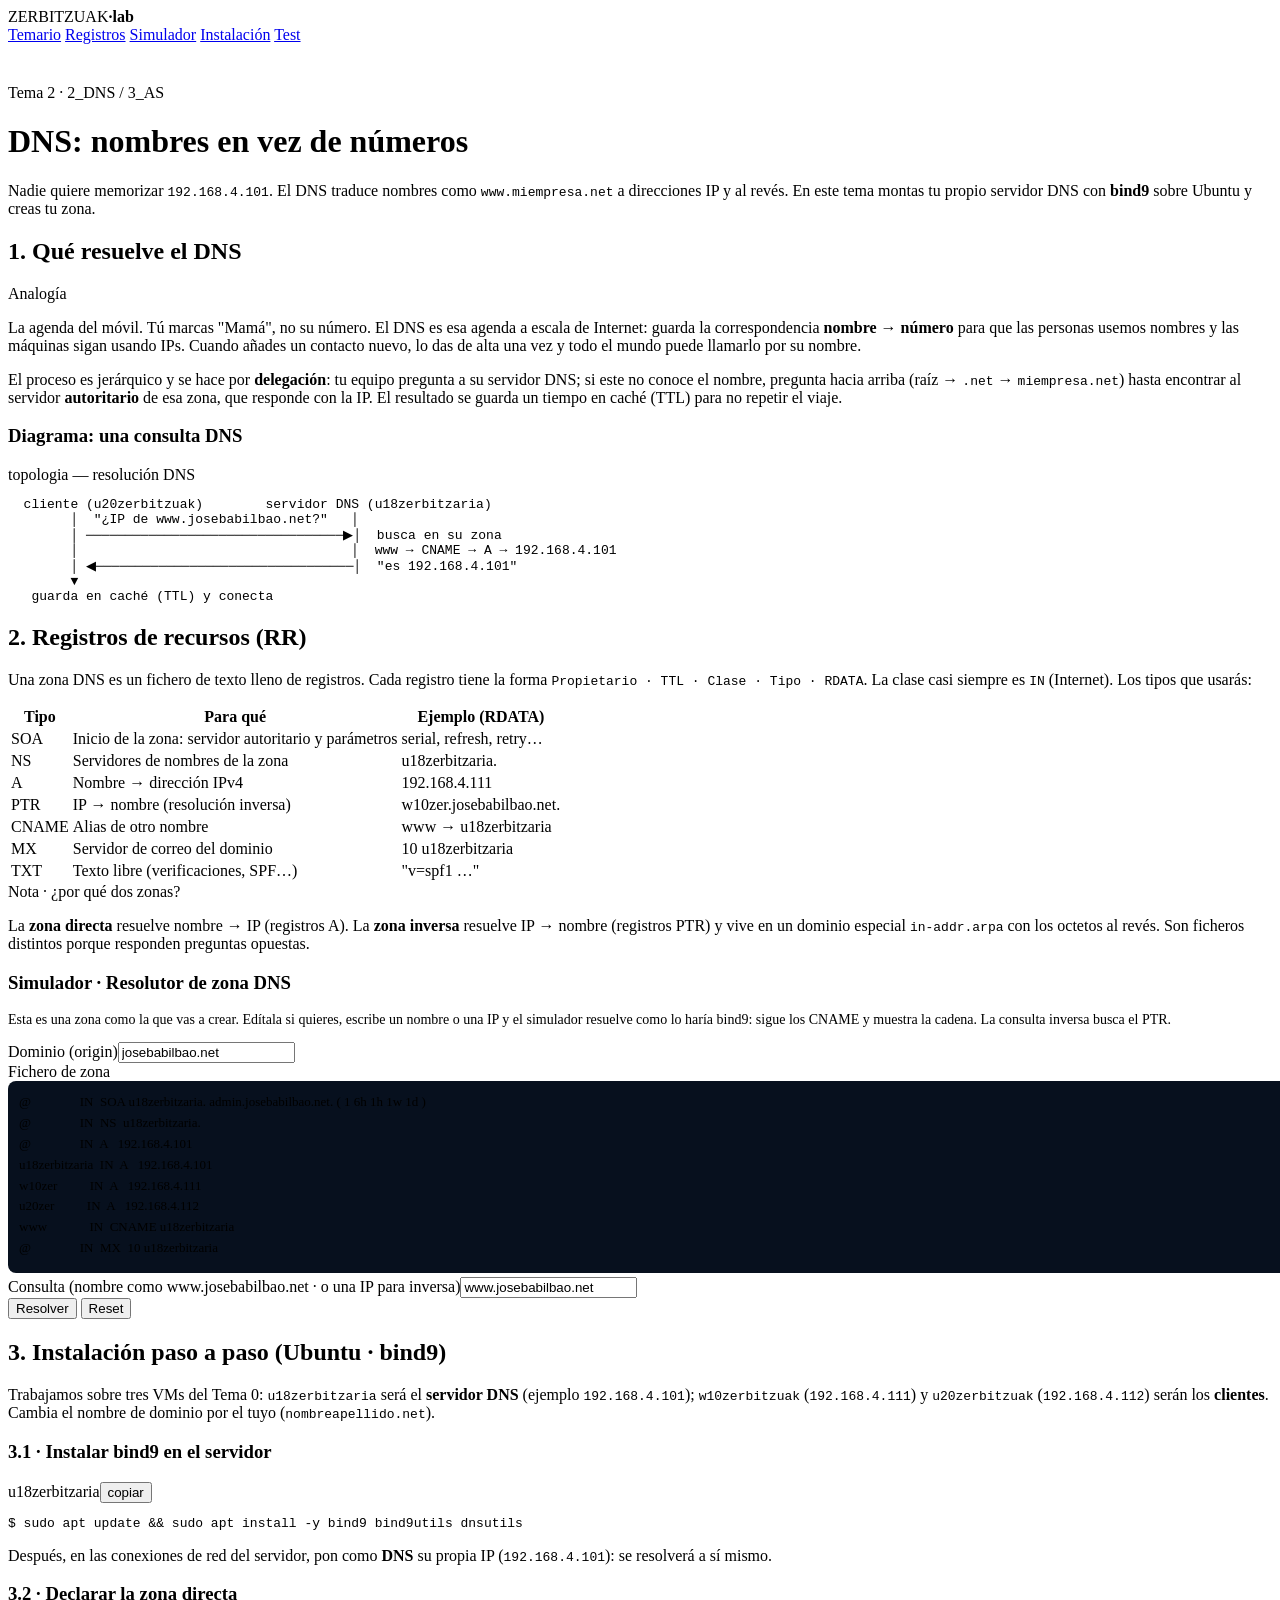
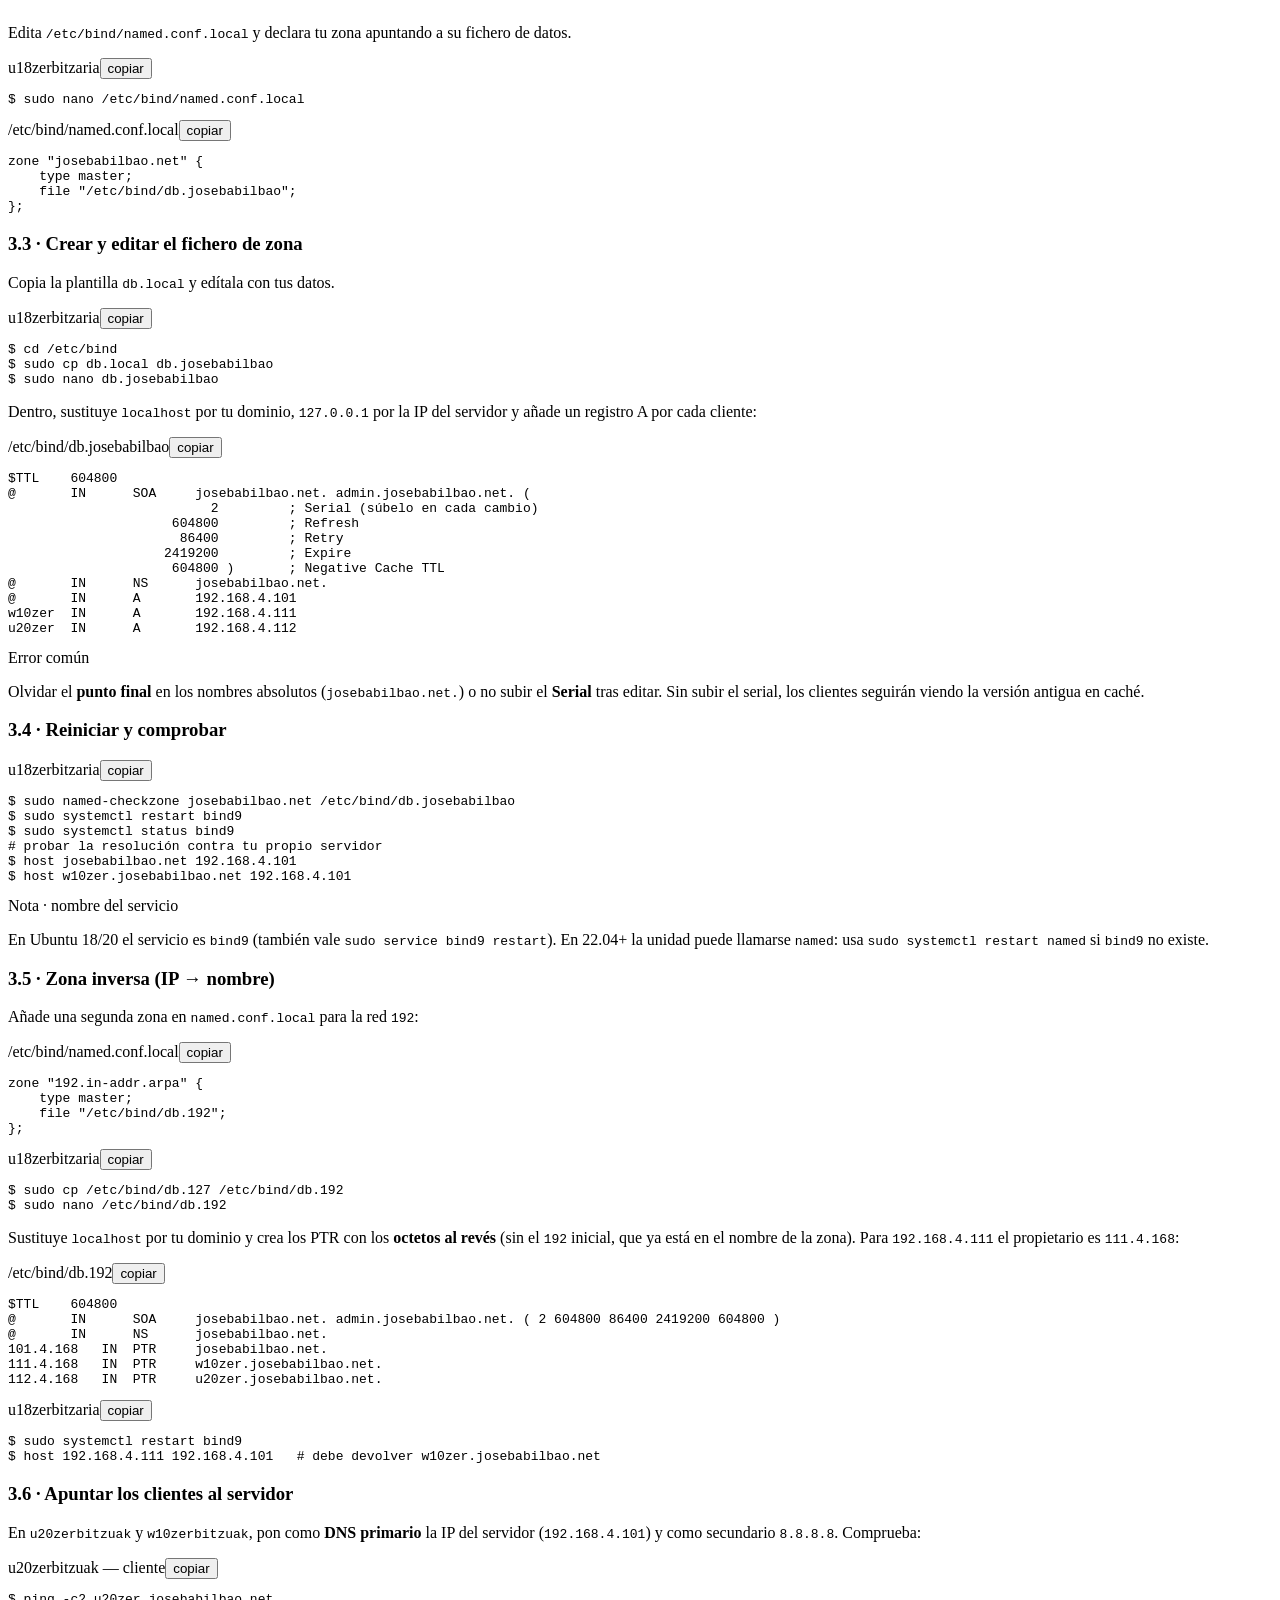
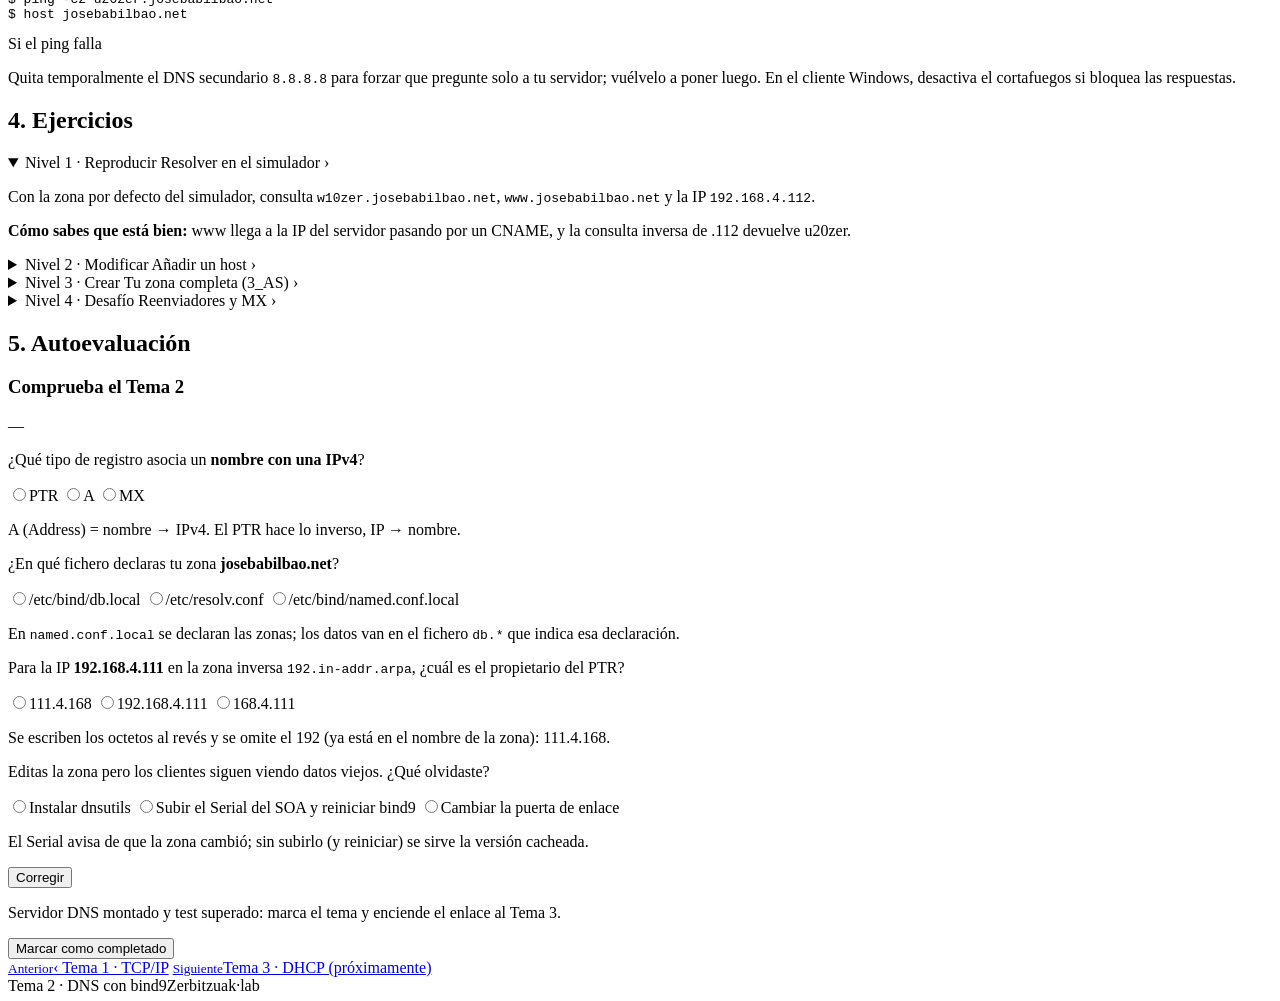
==== tema-2-dns.html @ 198a39cf "Add files via upload" ====
<!DOCTYPE html>
<html lang="es">
<head>
<meta charset="UTF-8">
<meta name="viewport" content="width=device-width, initial-scale=1.0">
<title>Tema 2 · DNS con bind9 — Zerbitzuak</title>
<link rel="preconnect" href="https://fonts.googleapis.com">
<link rel="preconnect" href="https://fonts.gstatic.com" crossorigin>
<link href="https://fonts.googleapis.com/css2?family=Space+Grotesk:wght@400;500;600;700&family=Inter:wght@400;500;600&family=JetBrains+Mono:wght@400;500&display=swap" rel="stylesheet">
<link rel="stylesheet" href="assets/styles.css">
</head>
<body>

<header class="topbar">
  <a class="brand" href="index.html" style="color:inherit;text-decoration:none"><span class="dot"></span> ZERBITZUAK<b>·lab</b></a>
  <nav>
    <a href="index.html">Temario</a>
    <a href="#registros">Registros</a>
    <a href="#sim">Simulador</a>
    <a href="#instalacion">Instalación</a>
    <a href="#test">Test</a>
  </nav>
</header>

<main class="wrap col">

  <p class="eyebrow" style="margin-top:40px">Tema 2 · 2_DNS / 3_AS</p>
  <h1>DNS: nombres en vez de números</h1>
  <p class="lead">Nadie quiere memorizar <code class="inline">192.168.4.101</code>. El DNS traduce nombres como <code class="inline">www.miempresa.net</code> a direcciones IP y al revés. En este tema montas tu propio servidor DNS con <b>bind9</b> sobre Ubuntu y creas tu zona.</p>

  <!-- ============ TEORÍA ============ -->
  <h2>1. Qué resuelve el DNS</h2>
  <div class="callout analogy">
    <span class="tag">Analogía</span>
    <p>La agenda del móvil. Tú marcas "Mamá", no su número. El DNS es esa agenda a escala de Internet: guarda la correspondencia <b>nombre → número</b> para que las personas usemos nombres y las máquinas sigan usando IPs. Cuando añades un contacto nuevo, lo das de alta una vez y todo el mundo puede llamarlo por su nombre.</p>
  </div>
  <p>El proceso es jerárquico y se hace por <b>delegación</b>: tu equipo pregunta a su servidor DNS; si este no conoce el nombre, pregunta hacia arriba (raíz → <code class="inline">.net</code> → <code class="inline">miempresa.net</code>) hasta encontrar al servidor <b>autoritario</b> de esa zona, que responde con la IP. El resultado se guarda un tiempo en caché (TTL) para no repetir el viaje.</p>

  <h3>Diagrama: una consulta DNS</h3>
  <div class="term"><div class="bar"><span class="lights"><i></i><i></i><i></i></span><span class="host">topologia — resolución DNS</span></div>
<pre><code>  cliente (u20zerbitzuak)        servidor DNS (u18zerbitzaria)
        │  "¿IP de www.josebabilbao.net?"   │
        │ ─────────────────────────────────▶│  busca en su zona
        │                                   │  www → CNAME → A → 192.168.4.101
        │ ◀─────────────────────────────────│  "es 192.168.4.101"
        ▼
   guarda en caché (TTL) y conecta</code></pre></div>

  <!-- ============ TEORÍA: registros ============ -->
  <h2 id="registros">2. Registros de recursos (RR)</h2>
  <p>Una zona DNS es un fichero de texto lleno de registros. Cada registro tiene la forma <code class="inline">Propietario · TTL · Clase · Tipo · RDATA</code>. La clase casi siempre es <code class="inline">IN</code> (Internet). Los tipos que usarás:</p>
  <table class="data">
    <tr><th>Tipo</th><th>Para qué</th><th>Ejemplo (RDATA)</th></tr>
    <tr><td class="mono">SOA</td><td>Inicio de la zona: servidor autoritario y parámetros</td><td class="mono">serial, refresh, retry…</td></tr>
    <tr><td class="mono">NS</td><td>Servidores de nombres de la zona</td><td class="mono">u18zerbitzaria.</td></tr>
    <tr><td class="mono">A</td><td>Nombre → dirección IPv4</td><td class="mono">192.168.4.111</td></tr>
    <tr><td class="mono">PTR</td><td>IP → nombre (resolución inversa)</td><td class="mono">w10zer.josebabilbao.net.</td></tr>
    <tr><td class="mono">CNAME</td><td>Alias de otro nombre</td><td class="mono">www → u18zerbitzaria</td></tr>
    <tr><td class="mono">MX</td><td>Servidor de correo del dominio</td><td class="mono">10 u18zerbitzaria</td></tr>
    <tr><td class="mono">TXT</td><td>Texto libre (verificaciones, SPF…)</td><td class="mono">"v=spf1 …"</td></tr>
  </table>
  <div class="callout">
    <span class="tag">Nota · ¿por qué dos zonas?</span>
    <p>La <b>zona directa</b> resuelve nombre → IP (registros A). La <b>zona inversa</b> resuelve IP → nombre (registros PTR) y vive en un dominio especial <code class="inline">in-addr.arpa</code> con los octetos al revés. Son ficheros distintos porque responden preguntas opuestas.</p>
  </div>

  <!-- ============ SIMULADOR ============ -->
  <div class="sim" id="sim">
    <div class="sim-head"><span class="dot"></span><h3>Simulador · Resolutor de zona DNS</h3></div>
    <div class="sim-body">
      <p style="margin-top:0;color:var(--ink-dim);font-size:14px">Esta es una zona como la que vas a crear. Edítala si quieres, escribe un nombre o una IP y el simulador resuelve como lo haría bind9: sigue los CNAME y muestra la cadena. La consulta inversa busca el PTR.</p>
      <div class="field"><label>Dominio (origin)</label><input id="dns-origin" value="josebabilbao.net"></div>
      <div class="field"><label>Fichero de zona</label>
        <textarea id="dns-zone" spellcheck="false" style="width:100%;min-height:170px;font-family:var(--mono);font-size:13px;color:var(--ink);background:#07101e;border:1px solid var(--line);border-radius:8px;padding:11px;line-height:1.6">@               IN  SOA u18zerbitzaria. admin.josebabilbao.net. ( 1 6h 1h 1w 1d )
@               IN  NS  u18zerbitzaria.
@               IN  A   192.168.4.101
u18zerbitzaria  IN  A   192.168.4.101
w10zer          IN  A   192.168.4.111
u20zer          IN  A   192.168.4.112
www             IN  CNAME u18zerbitzaria
@               IN  MX  10 u18zerbitzaria</textarea></div>
      <div class="field"><label>Consulta (nombre como www.josebabilbao.net  ·  o una IP para inversa)</label><input id="dns-q" value="www.josebabilbao.net"></div>
      <div class="btn-row">
        <button class="btn" id="dns-go">Resolver</button>
        <button class="btn ghost" id="dns-reset">Reset</button>
      </div>
      <div class="out" id="dns-out" style="display:none"></div>
    </div>
  </div>

  <!-- ============ INSTALACIÓN ============ -->
  <h2 id="instalacion">3. Instalación paso a paso (Ubuntu · bind9)</h2>
  <p>Trabajamos sobre tres VMs del Tema 0: <code class="inline">u18zerbitzaria</code> será el <b>servidor DNS</b> (ejemplo <code class="inline">192.168.4.101</code>); <code class="inline">w10zerbitzuak</code> (<code class="inline">192.168.4.111</code>) y <code class="inline">u20zerbitzuak</code> (<code class="inline">192.168.4.112</code>) serán los <b>clientes</b>. Cambia el nombre de dominio por el tuyo (<code class="inline">nombreapellido.net</code>).</p>

  <h3>3.1 · Instalar bind9 en el servidor</h3>
  <div class="term"><div class="bar"><span class="lights"><i></i><i></i><i></i></span><span class="host">u18zerbitzaria</span><button class="copy">copiar</button></div>
<pre><code><span class="prompt">$ </span><span class="cmd">sudo apt update && sudo apt install -y bind9 bind9utils dnsutils</span></code></pre></div>
  <p>Después, en las conexiones de red del servidor, pon como <b>DNS</b> su propia IP (<code class="inline">192.168.4.101</code>): se resolverá a sí mismo.</p>

  <h3>3.2 · Declarar la zona directa</h3>
  <p>Edita <code class="inline">/etc/bind/named.conf.local</code> y declara tu zona apuntando a su fichero de datos.</p>
  <div class="term"><div class="bar"><span class="lights"><i></i><i></i><i></i></span><span class="host">u18zerbitzaria</span><button class="copy">copiar</button></div>
<pre><code><span class="prompt">$ </span><span class="cmd">sudo nano /etc/bind/named.conf.local</span></code></pre></div>
  <div class="term"><div class="bar"><span class="lights"><i></i><i></i><i></i></span><span class="host">/etc/bind/named.conf.local</span><button class="copy">copiar</button></div>
<pre><code><span class="cmd">zone "josebabilbao.net" {
    type master;
    file "/etc/bind/db.josebabilbao";
};</span></code></pre></div>

  <h3>3.3 · Crear y editar el fichero de zona</h3>
  <p>Copia la plantilla <code class="inline">db.local</code> y edítala con tus datos.</p>
  <div class="term"><div class="bar"><span class="lights"><i></i><i></i><i></i></span><span class="host">u18zerbitzaria</span><button class="copy">copiar</button></div>
<pre><code><span class="prompt">$ </span><span class="cmd">cd /etc/bind</span>
<span class="prompt">$ </span><span class="cmd">sudo cp db.local db.josebabilbao</span>
<span class="prompt">$ </span><span class="cmd">sudo nano db.josebabilbao</span></code></pre></div>
  <p>Dentro, sustituye <code class="inline">localhost</code> por tu dominio, <code class="inline">127.0.0.1</code> por la IP del servidor y añade un registro A por cada cliente:</p>
  <div class="term"><div class="bar"><span class="lights"><i></i><i></i><i></i></span><span class="host">/etc/bind/db.josebabilbao</span><button class="copy">copiar</button></div>
<pre><code><span class="cmd">$TTL    604800
@       IN      SOA     josebabilbao.net. admin.josebabilbao.net. (
                          2         ; Serial (súbelo en cada cambio)
                     604800         ; Refresh
                      86400         ; Retry
                    2419200         ; Expire
                     604800 )       ; Negative Cache TTL
@       IN      NS      josebabilbao.net.
@       IN      A       192.168.4.101
w10zer  IN      A       192.168.4.111
u20zer  IN      A       192.168.4.112</span></code></pre></div>
  <div class="callout warn"><span class="tag">Error común</span><p>Olvidar el <b>punto final</b> en los nombres absolutos (<code class="inline">josebabilbao.net.</code>) o no subir el <b>Serial</b> tras editar. Sin subir el serial, los clientes seguirán viendo la versión antigua en caché.</p></div>

  <h3>3.4 · Reiniciar y comprobar</h3>
  <div class="term"><div class="bar"><span class="lights"><i></i><i></i><i></i></span><span class="host">u18zerbitzaria</span><button class="copy">copiar</button></div>
<pre><code><span class="prompt">$ </span><span class="cmd">sudo named-checkzone josebabilbao.net /etc/bind/db.josebabilbao</span>
<span class="prompt">$ </span><span class="cmd">sudo systemctl restart bind9</span>
<span class="prompt">$ </span><span class="cmd">sudo systemctl status bind9</span>
<span class="cmt"># probar la resolución contra tu propio servidor</span>
<span class="prompt">$ </span><span class="cmd">host josebabilbao.net 192.168.4.101</span>
<span class="prompt">$ </span><span class="cmd">host w10zer.josebabilbao.net 192.168.4.101</span></code></pre></div>
  <div class="callout"><span class="tag">Nota · nombre del servicio</span><p>En Ubuntu 18/20 el servicio es <code class="inline">bind9</code> (también vale <code class="inline">sudo service bind9 restart</code>). En 22.04+ la unidad puede llamarse <code class="inline">named</code>: usa <code class="inline">sudo systemctl restart named</code> si <code class="inline">bind9</code> no existe.</p></div>

  <h3>3.5 · Zona inversa (IP → nombre)</h3>
  <p>Añade una segunda zona en <code class="inline">named.conf.local</code> para la red <code class="inline">192</code>:</p>
  <div class="term"><div class="bar"><span class="lights"><i></i><i></i><i></i></span><span class="host">/etc/bind/named.conf.local</span><button class="copy">copiar</button></div>
<pre><code><span class="cmd">zone "192.in-addr.arpa" {
    type master;
    file "/etc/bind/db.192";
};</span></code></pre></div>
  <div class="term"><div class="bar"><span class="lights"><i></i><i></i><i></i></span><span class="host">u18zerbitzaria</span><button class="copy">copiar</button></div>
<pre><code><span class="prompt">$ </span><span class="cmd">sudo cp /etc/bind/db.127 /etc/bind/db.192</span>
<span class="prompt">$ </span><span class="cmd">sudo nano /etc/bind/db.192</span></code></pre></div>
  <p>Sustituye <code class="inline">localhost</code> por tu dominio y crea los PTR con los <b>octetos al revés</b> (sin el <code class="inline">192</code> inicial, que ya está en el nombre de la zona). Para <code class="inline">192.168.4.111</code> el propietario es <code class="inline">111.4.168</code>:</p>
  <div class="term"><div class="bar"><span class="lights"><i></i><i></i><i></i></span><span class="host">/etc/bind/db.192</span><button class="copy">copiar</button></div>
<pre><code><span class="cmd">$TTL    604800
@       IN      SOA     josebabilbao.net. admin.josebabilbao.net. ( 2 604800 86400 2419200 604800 )
@       IN      NS      josebabilbao.net.
101.4.168   IN  PTR     josebabilbao.net.
111.4.168   IN  PTR     w10zer.josebabilbao.net.
112.4.168   IN  PTR     u20zer.josebabilbao.net.</span></code></pre></div>
  <div class="term"><div class="bar"><span class="lights"><i></i><i></i><i></i></span><span class="host">u18zerbitzaria</span><button class="copy">copiar</button></div>
<pre><code><span class="prompt">$ </span><span class="cmd">sudo systemctl restart bind9</span>
<span class="prompt">$ </span><span class="cmd">host 192.168.4.111 192.168.4.101</span>   <span class="cmt"># debe devolver w10zer.josebabilbao.net</span></code></pre></div>

  <h3>3.6 · Apuntar los clientes al servidor</h3>
  <p>En <code class="inline">u20zerbitzuak</code> y <code class="inline">w10zerbitzuak</code>, pon como <b>DNS primario</b> la IP del servidor (<code class="inline">192.168.4.101</code>) y como secundario <code class="inline">8.8.8.8</code>. Comprueba:</p>
  <div class="term"><div class="bar"><span class="lights"><i></i><i></i><i></i></span><span class="host">u20zerbitzuak — cliente</span><button class="copy">copiar</button></div>
<pre><code><span class="prompt">$ </span><span class="cmd">ping -c2 u20zer.josebabilbao.net</span>
<span class="prompt">$ </span><span class="cmd">host josebabilbao.net</span></code></pre></div>
  <div class="callout warn"><span class="tag">Si el ping falla</span><p>Quita temporalmente el DNS secundario <code class="inline">8.8.8.8</code> para forzar que pregunte solo a tu servidor; vuélvelo a poner luego. En el cliente Windows, desactiva el cortafuegos si bloquea las respuestas.</p></div>

  <!-- ============ EJERCICIOS ============ -->
  <h2 id="ejercicios">4. Ejercicios</h2>
  <div class="levels">
    <details class="level" data-lv="1" open>
      <summary><span class="lv">Nivel 1 · Reproducir</span> Resolver en el simulador <span class="chev">›</span></summary>
      <div class="body">
        <p>Con la zona por defecto del simulador, consulta <code class="inline">w10zer.josebabilbao.net</code>, <code class="inline">www.josebabilbao.net</code> y la IP <code class="inline">192.168.4.112</code>.</p>
        <p class="success"><b>Cómo sabes que está bien:</b> www llega a la IP del servidor pasando por un CNAME, y la consulta inversa de .112 devuelve u20zer.</p>
      </div>
    </details>
    <details class="level" data-lv="2">
      <summary><span class="lv">Nivel 2 · Modificar</span> Añadir un host <span class="chev">›</span></summary>
      <div class="body">
        <p>En el simulador añade <code class="inline">u22 IN A 192.168.4.113</code> y un alias <code class="inline">intranet IN CNAME u22</code>. Resuelve <code class="inline">intranet.josebabilbao.net</code>.</p>
        <p class="success"><b>Cómo sabes que está bien:</b> intranet → u22 → 192.168.4.113. Luego replica ese cambio en tu <code class="inline">db</code> real y reinicia bind9.</p>
      </div>
    </details>
    <details class="level" data-lv="3">
      <summary><span class="lv">Nivel 3 · Crear</span> Tu zona completa (3_AS) <span class="chev">›</span></summary>
      <div class="body">
        <p>Sobre <code class="inline">u18zerbitzaria</code>, monta bind9 con tu dominio <code class="inline">nombreapellido.net</code>, zona directa con los tres equipos y zona inversa funcionando.</p>
        <p class="success"><b>Cómo sabes que está bien:</b> desde un cliente, <code class="inline">host nombreapellido.net</code> y <code class="inline">host w10zer.nombreapellido.net</code> resuelven, y <code class="inline">host 192.168.4.111</code> devuelve el nombre.</p>
      </div>
    </details>
    <details class="level" data-lv="4">
      <summary><span class="lv">Nivel 4 · Desafío</span> Reenviadores y MX <span class="chev">›</span></summary>
      <div class="body">
        <p>Configura un <b>forwarder</b> en <code class="inline">named.conf.options</code> para que tu DNS resuelva también nombres de Internet a través de <code class="inline">8.8.8.8</code>, y añade un registro <code class="inline">MX</code> para tu dominio. Sin solución proporcionada.</p>
      </div>
    </details>
  </div>

  <!-- ============ TEST ============ -->
  <h2 id="test">5. Autoevaluación</h2>
  <div class="quiz" data-tema="2" data-pass="0.7">
    <div class="q-head"><h3>Comprueba el Tema 2</h3><span class="score">—</span></div>

    <div class="q" data-correct="b">
      <p class="stem">¿Qué tipo de registro asocia un <b>nombre con una IPv4</b>?</p>
      <label class="opt"><input type="radio" name="q2a" value="a">PTR</label>
      <label class="opt"><input type="radio" name="q2a" value="b">A</label>
      <label class="opt"><input type="radio" name="q2a" value="c">MX</label>
      <p class="explain">A (Address) = nombre → IPv4. El PTR hace lo inverso, IP → nombre.</p>
    </div>

    <div class="q" data-correct="c">
      <p class="stem">¿En qué fichero declaras tu zona <b>josebabilbao.net</b>?</p>
      <label class="opt"><input type="radio" name="q2b" value="a">/etc/bind/db.local</label>
      <label class="opt"><input type="radio" name="q2b" value="b">/etc/resolv.conf</label>
      <label class="opt"><input type="radio" name="q2b" value="c">/etc/bind/named.conf.local</label>
      <p class="explain">En <code class="inline">named.conf.local</code> se declaran las zonas; los datos van en el fichero <code class="inline">db.*</code> que indica esa declaración.</p>
    </div>

    <div class="q" data-correct="a">
      <p class="stem">Para la IP <b>192.168.4.111</b> en la zona inversa <code class="inline">192.in-addr.arpa</code>, ¿cuál es el propietario del PTR?</p>
      <label class="opt"><input type="radio" name="q2c" value="a">111.4.168</label>
      <label class="opt"><input type="radio" name="q2c" value="b">192.168.4.111</label>
      <label class="opt"><input type="radio" name="q2c" value="c">168.4.111</label>
      <p class="explain">Se escriben los octetos al revés y se omite el 192 (ya está en el nombre de la zona): 111.4.168.</p>
    </div>

    <div class="q" data-correct="b">
      <p class="stem">Editas la zona pero los clientes siguen viendo datos viejos. ¿Qué olvidaste?</p>
      <label class="opt"><input type="radio" name="q2d" value="a">Instalar dnsutils</label>
      <label class="opt"><input type="radio" name="q2d" value="b">Subir el Serial del SOA y reiniciar bind9</label>
      <label class="opt"><input type="radio" name="q2d" value="c">Cambiar la puerta de enlace</label>
      <p class="explain">El Serial avisa de que la zona cambió; sin subirlo (y reiniciar) se sirve la versión cacheada.</p>
    </div>

    <div class="q-foot">
      <button class="btn" data-grade>Corregir</button>
      <div class="result"></div>
    </div>
  </div>

  <div class="complete-bar">
    <p>Servidor DNS montado y test superado: marca el tema y enciende el enlace al Tema 3.</p>
    <button class="btn ghost" data-complete="2">Marcar como completado</button>
  </div>

  <div class="pager">
    <a href="tema-1-tcpip.html"><small>Anterior</small><span>‹ Tema 1 · TCP/IP</span></a>
    <a class="next" href="index.html"><small>Siguiente</small><span>Tema 3 · DHCP (próximamente)</span></a>
  </div>

</main>

<footer class="site"><div class="wrap"><span>Tema 2 · DNS con bind9</span><span>Zerbitzuak·lab</span></div></footer>

<script src="assets/app.js"></script>
<script>
/* ---------- Simulador: resolutor de zona DNS ---------- */
function fqdn(name, origin){
  name = name.trim().replace(/\.$/,"");
  origin = origin.replace(/\.$/,"");
  if(name === "@") return origin + ".";
  if(name === origin || name.endsWith("." + origin)) return name + ".";
  return name + "." + origin + ".";
}
function parseZone(text, origin){
  const A = {}, CNAME = {}, PTR = {}; // PTR: ip -> name (derivado de A)
  origin = origin.replace(/\.$/,"");
  text.split("\n").forEach(line => {
    line = line.split(";")[0].trim();
    if(!line) return;
    const tok = line.split(/\s+/);
    // formato: owner [TTL] IN TYPE rdata...   (toleramos sin TTL)
    const owner = tok[0];
    const inIdx = tok.indexOf("IN");
    if(inIdx === -1) return;
    const type = tok[inIdx+1];
    const rdata = tok.slice(inIdx+2);
    if(type === "A"){
      const name = fqdn(owner, origin), ip = rdata[0];
      A[name] = ip; if(!PTR[ip]) PTR[ip] = name;
    } else if(type === "CNAME"){
      CNAME[fqdn(owner, origin)] = fqdn(rdata[0], origin);
    }
  });
  return { A, CNAME, PTR };
}
const dnsOut = document.getElementById("dns-out");
function resolveDns(){
  const origin = document.getElementById("dns-origin").value.trim();
  const z = parseZone(document.getElementById("dns-zone").value, origin);
  const q = document.getElementById("dns-q").value.trim();
  dnsOut.style.display = "block";
  const row = (k,v,c) => `<div class="row"><span class="k">${k}</span><span class="v ${c||''}">${v}</span></div>`;

  // ¿es una IP? -> inversa (PTR)
  if(/^\d{1,3}(\.\d{1,3}){3}$/.test(q)){
    const name = z.PTR[q];
    dnsOut.innerHTML = row("Consulta inversa (PTR)", q) +
      (name ? row("Nombre", name.replace(/\.$/,""), "")
            : `<div class="row"><span class="k">Resultado</span><span class="v" style="color:var(--danger)">sin PTR para esa IP</span></div>`);
    return;
  }

  // nombre -> seguir CNAME hasta A
  let cur = fqdn(q, origin), chain = [], guard = 0;
  while(z.CNAME[cur] && guard++ < 10){ chain.push(cur + " → " + z.CNAME[cur].replace(/\.$/,"")); cur = z.CNAME[cur]; }
  const ip = z.A[cur];
  let html = row("Consulta", q);
  if(chain.length) html += row("Cadena CNAME", chain.join("  ·  "));
  if(ip) html += row("Registro A", cur.replace(/\.$/,"") + " = " + ip) + row("Resultado", ip, "");
  else html += `<div class="row"><span class="k">Resultado</span><span class="v" style="color:var(--danger)">NXDOMAIN (no existe ese nombre en la zona)</span></div>`;
  dnsOut.innerHTML = html;
}
document.getElementById("dns-go").addEventListener("click", resolveDns);
document.getElementById("dns-reset").addEventListener("click", () => {
  document.getElementById("dns-origin").value = "josebabilbao.net";
  document.getElementById("dns-q").value = "www.josebabilbao.net";
  document.getElementById("dns-zone").value =
`@               IN  SOA u18zerbitzaria. admin.josebabilbao.net. ( 1 6h 1h 1w 1d )
@               IN  NS  u18zerbitzaria.
@               IN  A   192.168.4.101
u18zerbitzaria  IN  A   192.168.4.101
w10zer          IN  A   192.168.4.111
u20zer          IN  A   192.168.4.112
www             IN  CNAME u18zerbitzaria
@               IN  MX  10 u18zerbitzaria`;
  dnsOut.style.display = "none";
});
</script>
</body>
</html>
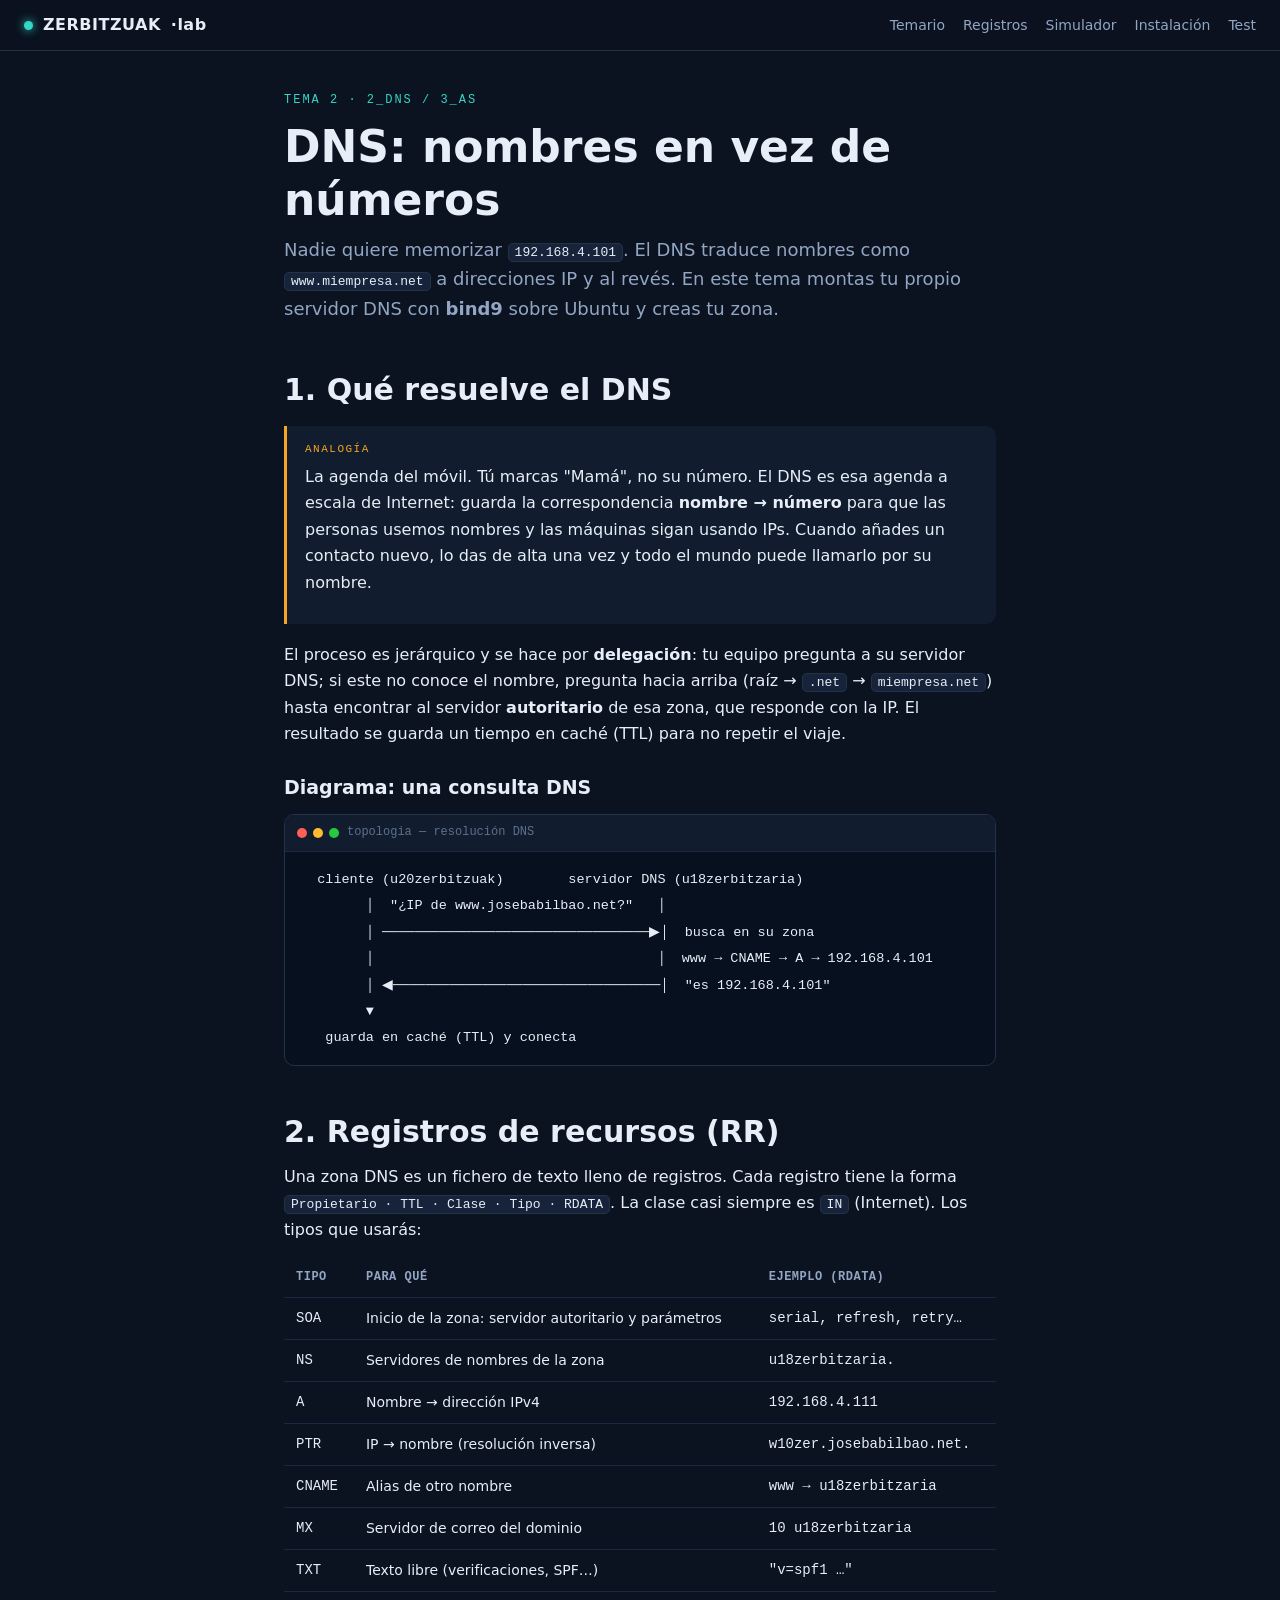
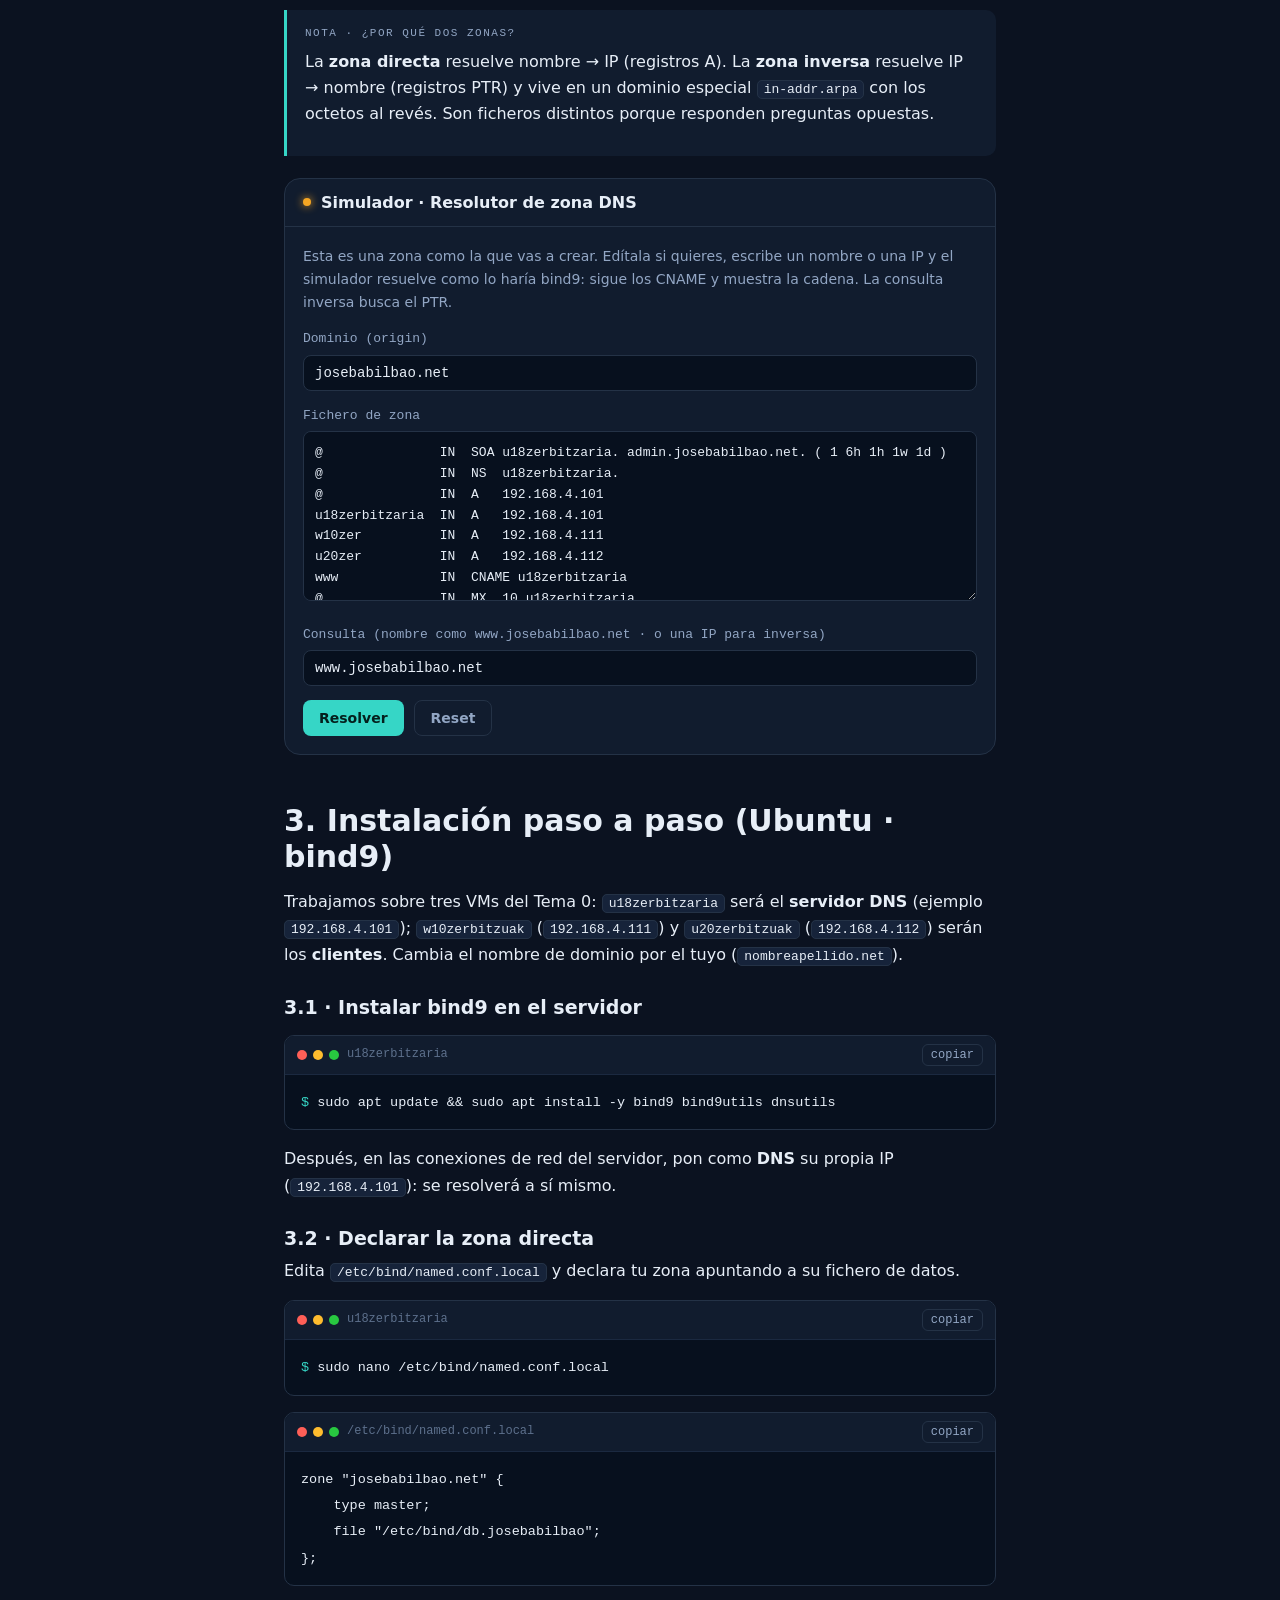
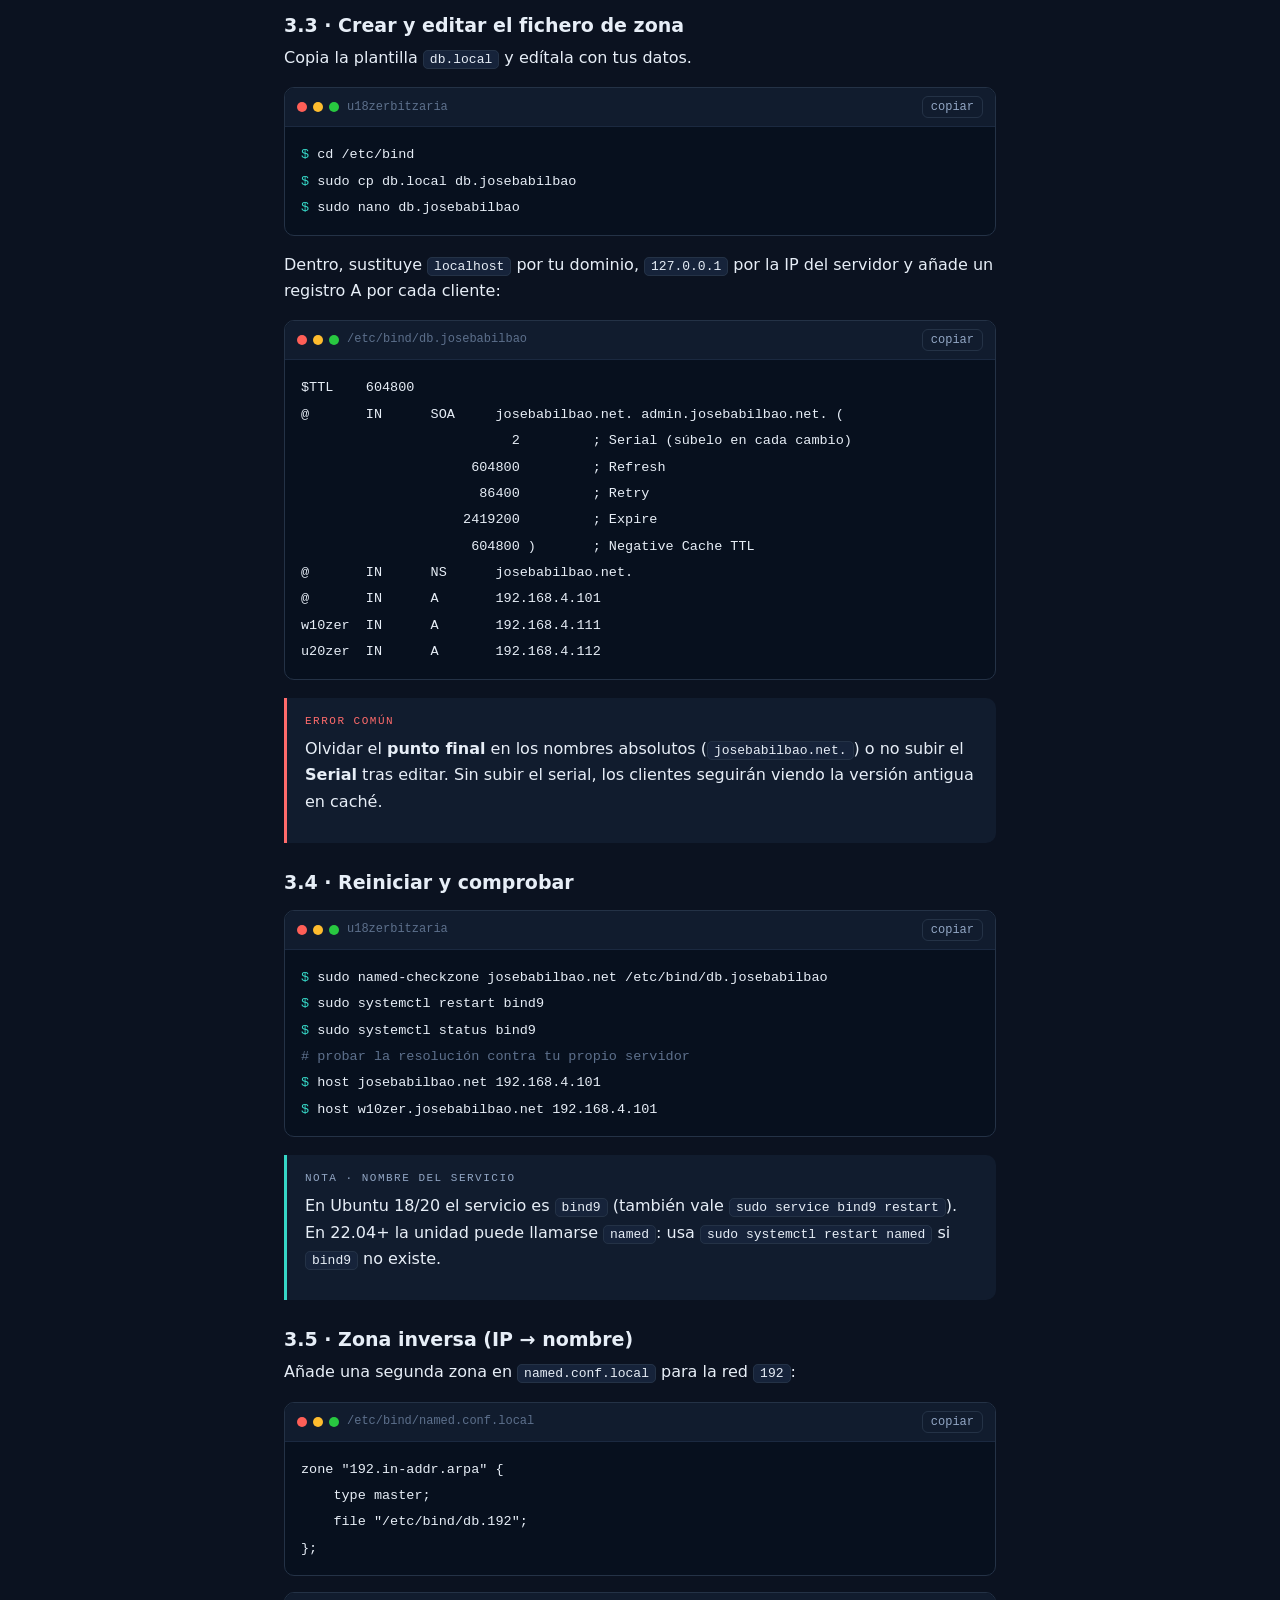
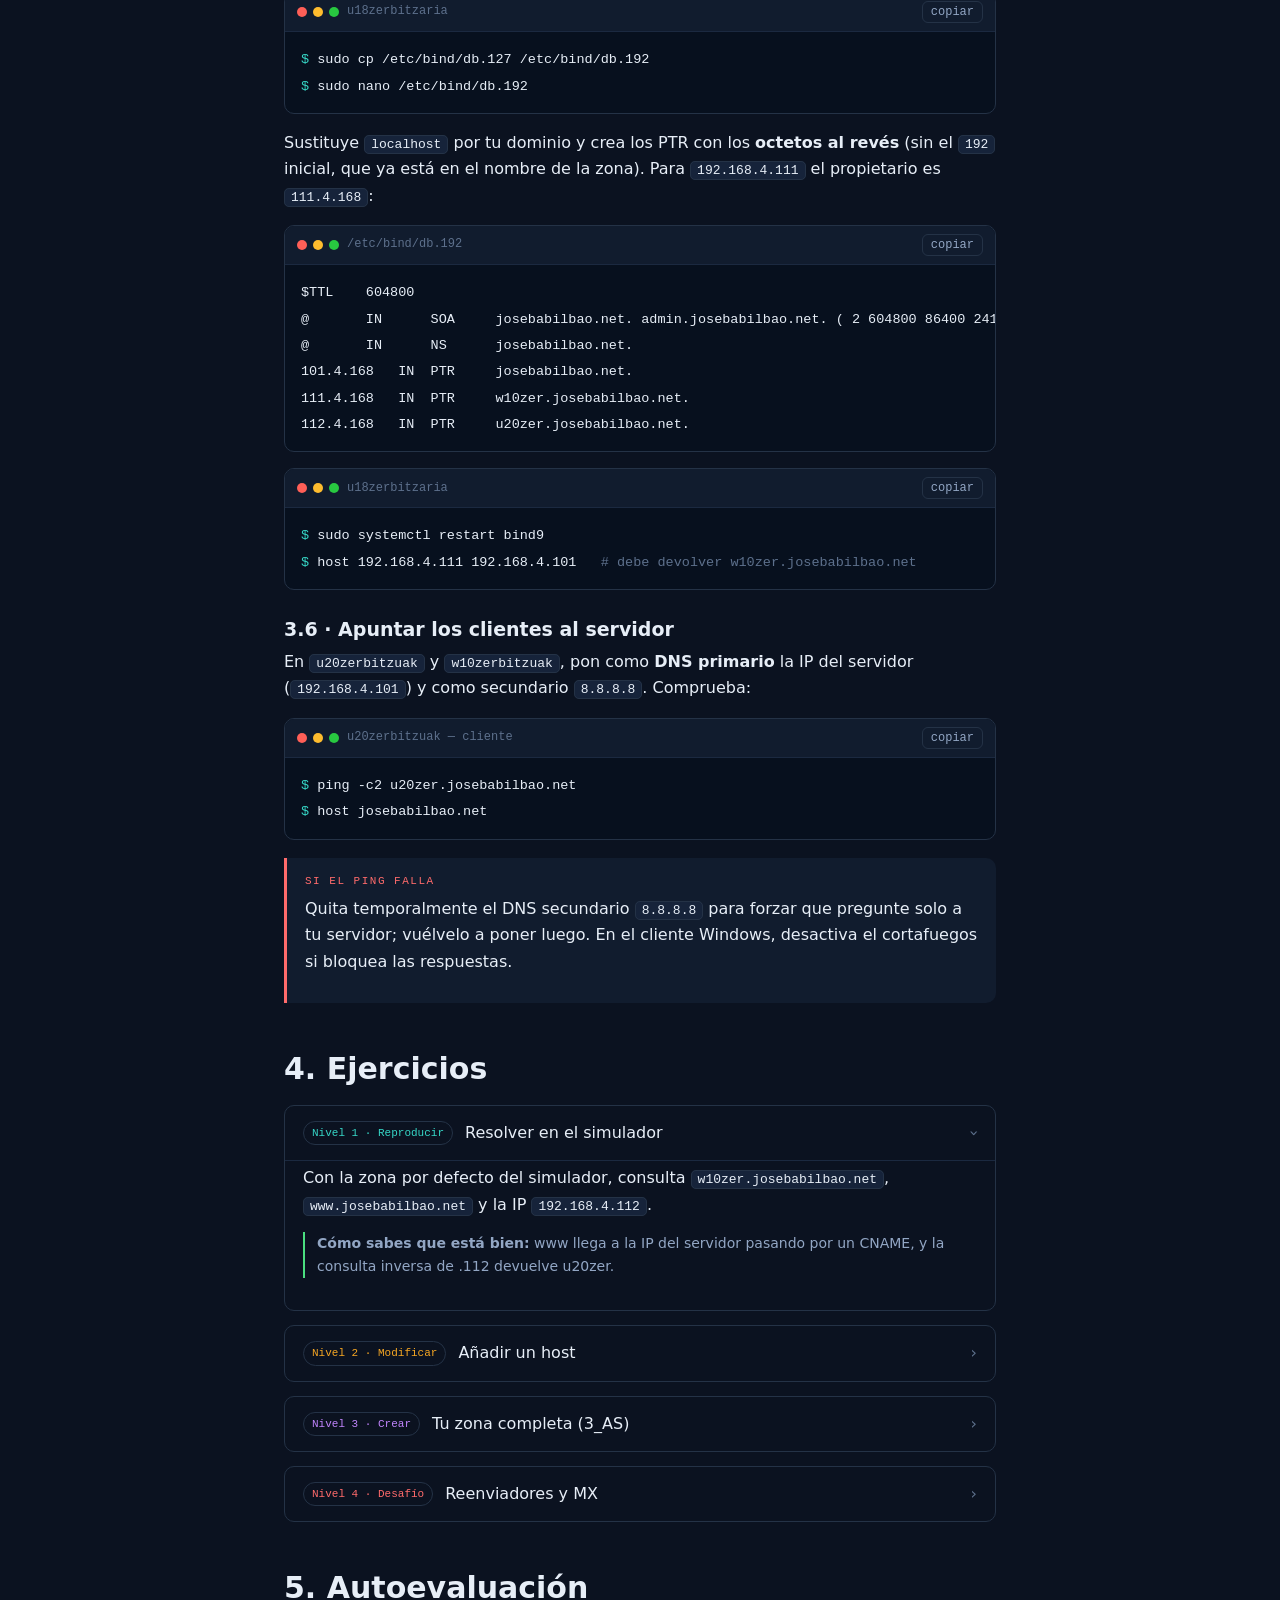
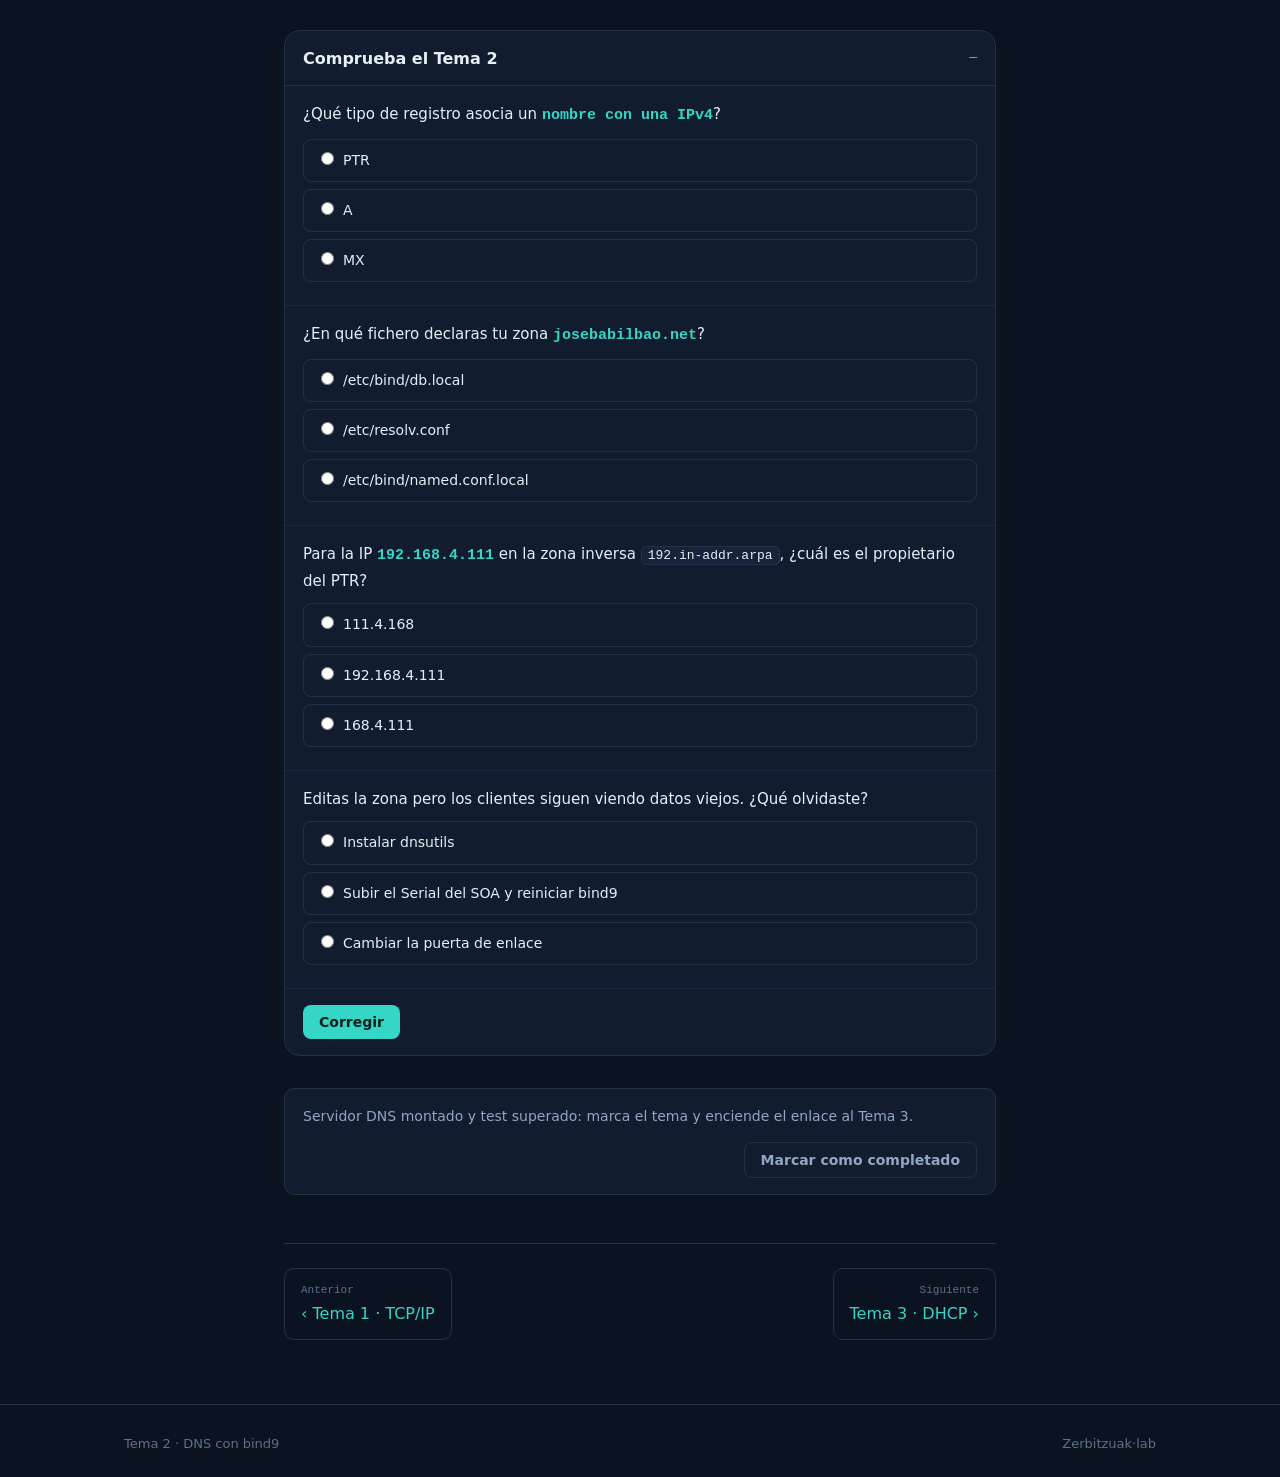
==== commit 25dfbc8d: "Add files via upload" ====
--- a/tema-2-dns.html
+++ b/tema-2-dns.html
@@ -249,7 +249,7 @@
 
   <div class="pager">
     <a href="tema-1-tcpip.html"><small>Anterior</small><span>‹ Tema 1 · TCP/IP</span></a>
-    <a class="next" href="index.html"><small>Siguiente</small><span>Tema 3 · DHCP (próximamente)</span></a>
+    <a class="next" href="tema-3-dhcp.html"><small>Siguiente</small><span>Tema 3 · DHCP ›</span></a>
   </div>
 
 </main>
--- a/assets/styles.css
+++ b/assets/styles.css
@@ -0,0 +1,284 @@
+/* ============================================================
+   ZERBITZUAK — Sistema de diseño "consola de red"
+   Un concepto por bloque. Tokens primero, componentes después.
+   ============================================================ */
+
+:root {
+  /* Paleta: sala de servidores. Acentos = LEDs de un switch. */
+  --bg:        #0b1220;   /* fondo consola */
+  --surface:   #111c2e;   /* panel */
+  --surface-2: #16233a;   /* panel elevado */
+  --line:      #243246;   /* hairlines */
+  --line-soft: #1b2940;
+  --ink:       #e7eef7;   /* texto primario */
+  --ink-dim:   #92a6c4;   /* texto secundario */
+  --ink-faint: #5d708c;   /* texto tenue */
+
+  --link:   #36d6c6;   /* LED "enlace activo" (cian-teal) */
+  --link-2: #1ea8a0;
+  --amber:  #f5a623;   /* LED "actividad" */
+  --danger: #ff6b6b;   /* LED "error" */
+  --ok:     #4ade80;   /* LED "ok", uso contenido */
+
+  --radius: 10px;
+  --radius-lg: 16px;
+  --maxw: 1080px;
+
+  --mono: "JetBrains Mono", ui-monospace, "SF Mono", Menlo, monospace;
+  --sans: "Inter", system-ui, -apple-system, sans-serif;
+  --display: "Space Grotesk", var(--sans);
+}
+
+* { box-sizing: border-box; }
+
+html { scroll-behavior: smooth; }
+@media (prefers-reduced-motion: reduce) {
+  html { scroll-behavior: auto; }
+  * { animation: none !important; transition: none !important; }
+}
+
+body {
+  margin: 0;
+  background:
+    radial-gradient(1200px 600px at 80% -10%, #14233c 0%, transparent 60%),
+    var(--bg);
+  color: var(--ink);
+  font-family: var(--sans);
+  font-size: 16px;
+  line-height: 1.65;
+  -webkit-font-smoothing: antialiased;
+}
+
+a { color: var(--link); text-decoration: none; }
+a:hover { text-decoration: underline; }
+
+:focus-visible { outline: 2px solid var(--link); outline-offset: 3px; border-radius: 4px; }
+
+/* ---------- Layout ---------- */
+.wrap { max-width: var(--maxw); margin: 0 auto; padding: 0 24px; }
+.col  { max-width: 760px; }
+
+/* ---------- Barra superior ---------- */
+.topbar {
+  position: sticky; top: 0; z-index: 50;
+  display: flex; align-items: center; gap: 16px;
+  padding: 12px 24px;
+  background: rgba(11,18,32,.82);
+  backdrop-filter: blur(8px);
+  border-bottom: 1px solid var(--line);
+}
+.brand { display: flex; align-items: center; gap: 10px; font-family: var(--display); font-weight: 600; letter-spacing: .5px; }
+.brand .dot { width: 9px; height: 9px; border-radius: 50%; background: var(--link); box-shadow: 0 0 10px var(--link); }
+.brand b { color: var(--ink); }
+.topbar nav { margin-left: auto; display: flex; gap: 18px; font-size: 14px; }
+.topbar nav a { color: var(--ink-dim); }
+.topbar nav a:hover { color: var(--ink); text-decoration: none; }
+
+/* ---------- Tipografía ---------- */
+h1, h2, h3 { font-family: var(--display); line-height: 1.2; color: var(--ink); }
+h1 { font-size: clamp(28px, 4vw, 44px); font-weight: 600; margin: 0 0 8px; }
+h2 { font-size: clamp(22px, 3vw, 30px); font-weight: 600; margin: 48px 0 14px; }
+h3 { font-size: 19px; font-weight: 600; margin: 28px 0 8px; }
+p { margin: 0 0 14px; }
+.lead { font-size: 18px; color: var(--ink-dim); }
+.eyebrow {
+  font-family: var(--mono); font-size: 12px; letter-spacing: 2px;
+  text-transform: uppercase; color: var(--link); margin: 0 0 10px;
+}
+
+/* ---------- Hub: cabecera ---------- */
+.hero { padding: 56px 0 24px; }
+.hero h1 .accent { color: var(--link); }
+.hero .sub { max-width: 620px; }
+
+/* ---------- Mapa de topología (firma) ---------- */
+.topo { width: 100%; height: auto; margin: 8px 0 24px; }
+.topo .edge { stroke: var(--line); stroke-width: 2.5; }
+.topo .edge.done { stroke: var(--link); filter: drop-shadow(0 0 4px var(--link)); }
+.topo .node-hit { cursor: pointer; }
+.topo .node-hit.locked { cursor: not-allowed; }
+.topo .ring { fill: var(--surface); stroke: var(--line); stroke-width: 2; }
+.topo .node-hit:not(.locked):hover .ring { stroke: var(--link); }
+.topo .ring.done { stroke: var(--link); fill: #0f2330; }
+.topo .ring.current { stroke: var(--amber); stroke-width: 2.5; }
+.topo .num { font-family: var(--display); font-weight: 600; fill: var(--ink); font-size: 18px; }
+.topo .lbl { font-family: var(--mono); font-size: 11px; fill: var(--ink-dim); }
+.topo .locked .ring { opacity: .5; }
+.topo .locked .num, .topo .locked .lbl { opacity: .45; }
+
+/* ---------- Rejilla de temas (fallback / lista) ---------- */
+.units { display: grid; grid-template-columns: repeat(auto-fill, minmax(280px, 1fr)); gap: 16px; margin: 24px 0 64px; }
+.unit {
+  position: relative; display: block; padding: 18px 18px 20px;
+  background: var(--surface); border: 1px solid var(--line); border-radius: var(--radius);
+  transition: border-color .15s, transform .15s;
+}
+.unit:hover { border-color: var(--link); transform: translateY(-2px); text-decoration: none; }
+.unit .t-num { font-family: var(--mono); font-size: 12px; color: var(--ink-faint); }
+.unit h3 { margin: 4px 0 6px; }
+.unit p { font-size: 14px; color: var(--ink-dim); margin: 0; }
+.unit .badge { position: absolute; top: 16px; right: 16px; }
+
+.badge {
+  font-family: var(--mono); font-size: 11px; padding: 2px 8px; border-radius: 99px;
+  border: 1px solid var(--line); color: var(--ink-dim);
+}
+.badge.done { color: var(--ok); border-color: rgba(74,222,128,.4); }
+.badge.current { color: var(--amber); border-color: rgba(245,166,35,.4); }
+
+/* ---------- Bloques de contenido (teoría) ---------- */
+.callout {
+  border-left: 3px solid var(--link); background: var(--surface);
+  padding: 14px 18px; border-radius: 0 var(--radius) var(--radius) 0; margin: 18px 0;
+}
+.callout.analogy { border-color: var(--amber); }
+.callout.warn    { border-color: var(--danger); }
+.callout .tag {
+  font-family: var(--mono); font-size: 11px; letter-spacing: 1.5px; text-transform: uppercase;
+  color: var(--ink-dim); display: block; margin-bottom: 6px;
+}
+.callout.analogy .tag { color: var(--amber); }
+.callout.warn .tag { color: var(--danger); }
+
+/* ---------- Terminal / comandos ---------- */
+.term { background: #07101e; border: 1px solid var(--line); border-radius: var(--radius); margin: 16px 0; overflow: hidden; }
+.term .bar { display: flex; align-items: center; gap: 8px; padding: 8px 12px; border-bottom: 1px solid var(--line-soft); background: var(--surface); }
+.term .bar .lights { display: flex; gap: 6px; }
+.term .bar .lights i { width: 10px; height: 10px; border-radius: 50%; display: block; }
+.term .bar .lights i:nth-child(1){ background:#ff5f57; }
+.term .bar .lights i:nth-child(2){ background:#febc2e; }
+.term .bar .lights i:nth-child(3){ background:#28c840; }
+.term .bar .host { font-family: var(--mono); font-size: 12px; color: var(--ink-faint); }
+.term .bar .copy { margin-left: auto; font-family: var(--mono); font-size: 12px; color: var(--ink-dim); background: none; border: 1px solid var(--line); border-radius: 6px; padding: 3px 8px; cursor: pointer; }
+.term .bar .copy:hover { color: var(--ink); border-color: var(--link); }
+.term pre { margin: 0; padding: 14px 16px; overflow-x: auto; }
+.term code, code.inline { font-family: var(--mono); font-size: 13.5px; }
+.term .prompt { color: var(--link); user-select: none; }
+.term .cmt { color: var(--ink-faint); }
+code.inline { background: var(--surface-2); border: 1px solid var(--line); border-radius: 5px; padding: 1px 6px; font-size: 13px; color: var(--ink); }
+
+/* ---------- Pasos numerados ---------- */
+.steps { counter-reset: step; list-style: none; padding: 0; margin: 18px 0; }
+.steps > li {
+  position: relative; padding: 2px 0 18px 48px; margin: 0;
+  border-left: 2px solid var(--line); margin-left: 16px;
+}
+.steps > li:last-child { border-color: transparent; }
+.steps > li::before {
+  counter-increment: step; content: counter(step);
+  position: absolute; left: -16px; top: -2px; width: 30px; height: 30px;
+  display: grid; place-items: center; border-radius: 50%;
+  background: var(--surface-2); border: 1px solid var(--line);
+  font-family: var(--mono); font-size: 13px; color: var(--link);
+}
+.steps > li h4 { margin: 0 0 4px; font-family: var(--display); font-size: 16px; }
+.steps > li p { margin: 0 0 8px; color: var(--ink-dim); font-size: 15px; }
+
+/* ---------- Tablas ---------- */
+table.data { width: 100%; border-collapse: collapse; margin: 16px 0; font-size: 14px; }
+table.data th, table.data td { text-align: left; padding: 9px 12px; border-bottom: 1px solid var(--line-soft); }
+table.data th { font-family: var(--mono); font-size: 12px; letter-spacing: .5px; color: var(--ink-dim); text-transform: uppercase; }
+table.data td.mono, table.data th.mono { font-family: var(--mono); }
+table.data tr:hover td { background: var(--surface); }
+
+/* ---------- Checklist interactivo (Tema 0) ---------- */
+.check { list-style: none; padding: 0; margin: 16px 0; }
+.check li { display: flex; gap: 12px; align-items: flex-start; padding: 10px 12px; border: 1px solid var(--line); border-radius: var(--radius); margin-bottom: 8px; background: var(--surface); cursor: pointer; transition: border-color .15s; }
+.check li:hover { border-color: var(--link); }
+.check li.done { border-color: rgba(74,222,128,.35); background: #0e1f1c; }
+.check .box { flex: 0 0 22px; width: 22px; height: 22px; border: 1.5px solid var(--ink-faint); border-radius: 6px; display: grid; place-items: center; margin-top: 1px; font-size: 14px; color: var(--bg); }
+.check li.done .box { background: var(--ok); border-color: var(--ok); }
+.check li.done .box::after { content: "✓"; }
+.check .txt { flex: 1; }
+.check .txt small { display: block; color: var(--ink-dim); font-size: 13px; }
+
+/* ---------- Niveles de ejercicio ---------- */
+.levels { display: grid; gap: 14px; margin: 18px 0; }
+.level { border: 1px solid var(--line); border-radius: var(--radius); overflow: hidden; }
+.level summary { cursor: pointer; padding: 14px 18px; display: flex; align-items: center; gap: 12px; font-family: var(--display); list-style: none; }
+.level summary::-webkit-details-marker { display: none; }
+.level summary .lv { font-family: var(--mono); font-size: 11px; padding: 2px 8px; border-radius: 99px; border: 1px solid var(--line); color: var(--link); }
+.level[data-lv="2"] summary .lv { color: var(--amber); }
+.level[data-lv="3"] summary .lv { color: #c084fc; }
+.level[data-lv="4"] summary .lv { color: var(--danger); }
+.level summary .chev { margin-left: auto; color: var(--ink-faint); transition: transform .2s; }
+.level[open] summary .chev { transform: rotate(90deg); }
+.level .body { padding: 4px 18px 18px; border-top: 1px solid var(--line-soft); }
+.level .success { font-size: 14px; color: var(--ink-dim); border-left: 2px solid var(--ok); padding-left: 12px; margin-top: 12px; }
+
+/* ---------- Simulador ---------- */
+.sim { border: 1px solid var(--line); border-radius: var(--radius-lg); background: var(--surface); margin: 22px 0; overflow: hidden; }
+.sim .sim-head { padding: 14px 18px; border-bottom: 1px solid var(--line); display: flex; align-items: center; gap: 10px; }
+.sim .sim-head .dot { width: 8px; height: 8px; border-radius: 50%; background: var(--amber); box-shadow: 0 0 8px var(--amber); }
+.sim .sim-head h3 { margin: 0; font-size: 16px; }
+.sim .sim-body { padding: 18px; }
+.field { margin-bottom: 14px; }
+.field label { display: block; font-size: 13px; color: var(--ink-dim); margin-bottom: 5px; font-family: var(--mono); }
+.field input, .field select {
+  width: 100%; font-family: var(--mono); font-size: 14px; color: var(--ink);
+  background: #07101e; border: 1px solid var(--line); border-radius: 8px; padding: 9px 11px;
+}
+.field input:focus, .field select:focus { border-color: var(--link); outline: none; }
+.btn { font-family: var(--display); font-size: 14px; font-weight: 600; cursor: pointer;
+  background: var(--link); color: #04201d; border: none; border-radius: 8px; padding: 9px 16px; }
+.btn:hover { background: #46e6d6; }
+.btn.ghost { background: transparent; color: var(--ink-dim); border: 1px solid var(--line); }
+.btn.ghost:hover { color: var(--ink); border-color: var(--link); }
+.btn-row { display: flex; gap: 10px; flex-wrap: wrap; margin-top: 4px; }
+
+.sim .out { margin-top: 16px; padding: 14px; background: #07101e; border: 1px solid var(--line); border-radius: 8px; font-family: var(--mono); font-size: 13.5px; }
+.sim .out .row { display: flex; justify-content: space-between; gap: 12px; padding: 3px 0; border-bottom: 1px dashed var(--line-soft); }
+.sim .out .row:last-child { border: none; }
+.sim .out .k { color: var(--ink-dim); }
+.sim .out .v { color: var(--ink); }
+.sim .out .v.bits { letter-spacing: 1px; }
+.pill { font-family: var(--mono); font-size: 12px; padding: 2px 9px; border-radius: 99px; }
+.pill.privada { background: rgba(54,214,198,.12); color: var(--link); }
+.pill.publica { background: rgba(245,166,35,.14); color: var(--amber); }
+.pill.A { background:#1f2a44; color:#8ab4ff; } .pill.B{ background:#2a2440; color:#c084fc; }
+.pill.C { background:#0e2620; color:var(--ok); } .pill.especial{ background:#2a1d1d; color:var(--danger); }
+
+/* ---------- Quiz ---------- */
+.quiz { border: 1px solid var(--line); border-radius: var(--radius-lg); background: var(--surface); margin: 24px 0; }
+.quiz .q-head { padding: 16px 18px; border-bottom: 1px solid var(--line); display:flex; align-items:center; gap:10px; }
+.quiz .q-head h3 { margin: 0; font-size: 16px; }
+.quiz .q-head .score { margin-left: auto; font-family: var(--mono); font-size: 13px; color: var(--ink-dim); }
+.quiz .q { padding: 16px 18px; border-bottom: 1px solid var(--line-soft); }
+.quiz .q:last-of-type { border-bottom: none; }
+.quiz .q .stem { font-size: 15px; margin-bottom: 10px; }
+.quiz .q .stem b { font-family: var(--mono); color: var(--link); }
+.opt { display: block; padding: 9px 12px; border: 1px solid var(--line); border-radius: 8px; margin-bottom: 7px; cursor: pointer; font-size: 14px; transition: border-color .12s; }
+.opt:hover { border-color: var(--ink-dim); }
+.opt.sel { border-color: var(--link); }
+.opt.correct { border-color: var(--ok); background: #0e1f1c; }
+.opt.wrong { border-color: var(--danger); background: #211618; }
+.opt input { margin-right: 9px; accent-color: var(--link); }
+.explain { font-size: 13.5px; color: var(--ink-dim); margin-top: 6px; padding-left: 12px; border-left: 2px solid var(--line); display: none; }
+.explain.show { display: block; }
+.explain.show.ok { border-color: var(--ok); }
+.explain.show.no { border-color: var(--danger); }
+.quiz .q-foot { padding: 16px 18px; }
+.result { font-family: var(--mono); font-size: 14px; margin-top: 12px; display: none; }
+.result.show { display: block; }
+
+/* ---------- Navegación entre temas ---------- */
+.pager { display: flex; justify-content: space-between; gap: 12px; margin: 48px 0 64px; padding-top: 24px; border-top: 1px solid var(--line); }
+.pager a { display: flex; flex-direction: column; gap: 2px; padding: 12px 16px; border: 1px solid var(--line); border-radius: var(--radius); min-width: 160px; }
+.pager a:hover { border-color: var(--link); text-decoration: none; }
+.pager small { font-family: var(--mono); font-size: 11px; color: var(--ink-faint); }
+.pager .next { text-align: right; margin-left: auto; }
+
+/* ---------- Marca de completado ---------- */
+.complete-bar { display:flex; align-items:center; gap:14px; flex-wrap:wrap; margin: 32px 0 8px; padding:16px 18px; border:1px solid var(--line); border-radius:var(--radius); background:var(--surface); }
+.complete-bar p { margin:0; color:var(--ink-dim); font-size:14px; }
+.complete-bar .btn { margin-left:auto; }
+
+footer.site { border-top: 1px solid var(--line); padding: 28px 0; color: var(--ink-faint); font-size: 13px; }
+footer.site .wrap { display:flex; justify-content:space-between; gap:12px; flex-wrap:wrap; }
+
+/* ---------- Responsive ---------- */
+@media (max-width: 640px) {
+  .topbar nav { gap: 12px; }
+  .pager { flex-direction: column; }
+  .pager .next { margin-left: 0; text-align: left; }
+}
